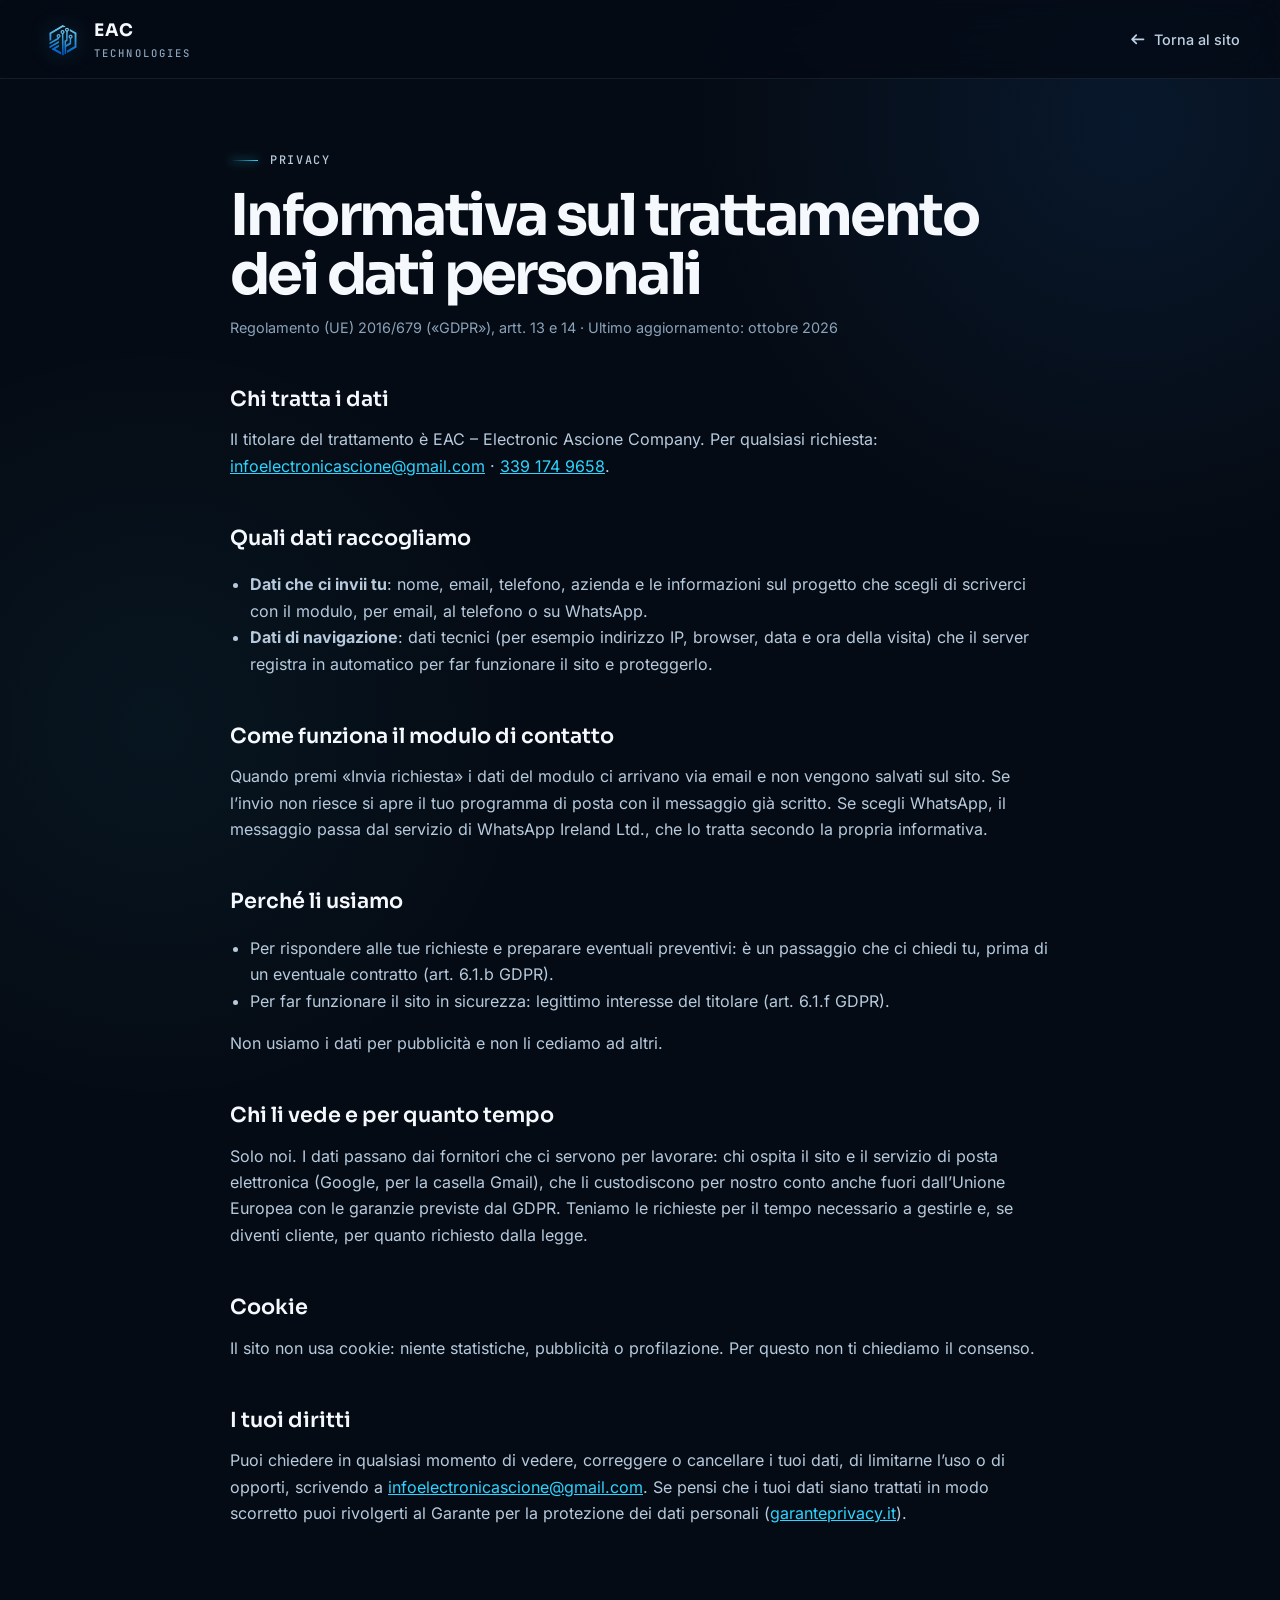
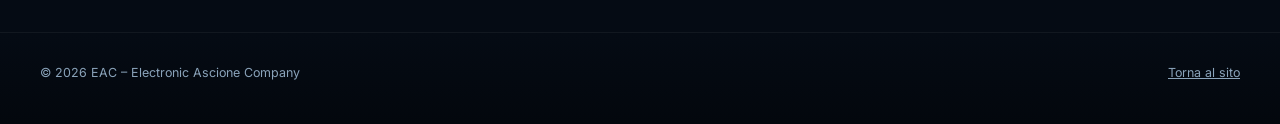
==== privacy.html @ 5bd20214 "Redesign site and fix contact form New design in the EAC house style (Sora, Inter and JetBrains Mono" ====
<!doctype html>
<html lang="it">
<head>
  <meta charset="utf-8">
  <script>document.documentElement.classList.add('js')</script>
  <meta name="viewport" content="width=device-width, initial-scale=1">
  <meta name="theme-color" content="#050b14">
  <title>Informativa privacy | EAC Technologies</title>
  <meta name="description" content="Come EAC Technologies tratta i dati di chi la contatta dal sito.">
  <link rel="canonical" href="https://eacweb.vercel.app/privacy.html">
  <link rel="icon" type="image/png" href="media/favicon.png">
  <link rel="apple-touch-icon" href="media/apple-touch-icon.png">
  <link rel="stylesheet" href="assets/fonts.css?v=1">
  <link rel="stylesheet" href="assets/style.css?v=2">
</head>
<body>
  <svg width="0" height="0" style="position:absolute" aria-hidden="true" focusable="false">
    <symbol id="arrow-left" viewBox="0 0 16 16"><path d="M14 8H3M7 4L3 8l4 4"/></symbol>
  </svg>

  <header class="topbar scrolled solid" id="topbar">
    <div class="shell nav">
      <a class="brand" href="./" aria-label="EAC Technologies, torna al sito">
        <img src="media/eac-mark.png" alt="" width="42" height="39">
        <span class="brand-copy"><strong>EAC</strong><span>Technologies</span></span>
      </a>
      <a class="back-link" href="./"><svg class="ico"><use href="#arrow-left"/></svg>Torna al sito</a>
    </div>
  </header>

  <main class="legal">
    <div class="shell">
      <p class="kicker">Privacy</p>
      <h1>Informativa sul trattamento dei dati personali</h1>
      <p class="updated">Regolamento (UE) 2016/679 («GDPR»), artt. 13 e 14 · Ultimo aggiornamento: ottobre 2026</p>

      <h2>Chi tratta i dati</h2>
      <!-- DA COMPLETARE: nome di chi risponde dei dati (titolare) e indirizzo; P.IVA quando ci sarà -->
      <p>Il titolare del trattamento è EAC – Electronic Ascione Company. Per qualsiasi richiesta: <a href="mailto:infoelectronicascione@gmail.com">infoelectronicascione@gmail.com</a> · <a href="tel:+393391749658">339 174 9658</a>.</p>

      <h2>Quali dati raccogliamo</h2>
      <ul>
        <li><strong>Dati che ci invii tu</strong>: nome, email, telefono, azienda e le informazioni sul progetto che scegli di scriverci con il modulo, per email, al telefono o su WhatsApp.</li>
        <li><strong>Dati di navigazione</strong>: dati tecnici (per esempio indirizzo IP, browser, data e ora della visita) che il server registra in automatico per far funzionare il sito e proteggerlo.</li>
      </ul>

      <h2>Come funziona il modulo di contatto</h2>
      <p>Quando premi «Invia richiesta» i dati del modulo ci arrivano via email e non vengono salvati sul sito. Se l’invio non riesce si apre il tuo programma di posta con il messaggio già scritto. Se scegli WhatsApp, il messaggio passa dal servizio di WhatsApp Ireland Ltd., che lo tratta secondo la propria informativa.</p>

      <h2>Perché li usiamo</h2>
      <ul>
        <li>Per rispondere alle tue richieste e preparare eventuali preventivi: è un passaggio che ci chiedi tu, prima di un eventuale contratto (art. 6.1.b GDPR).</li>
        <li>Per far funzionare il sito in sicurezza: legittimo interesse del titolare (art. 6.1.f GDPR).</li>
      </ul>
      <p>Non usiamo i dati per pubblicità e non li cediamo ad altri.</p>

      <h2>Chi li vede e per quanto tempo</h2>
      <p>Solo noi. I dati passano dai fornitori che ci servono per lavorare: chi ospita il sito e il servizio di posta elettronica (Google, per la casella Gmail), che li custodiscono per nostro conto anche fuori dall’Unione Europea con le garanzie previste dal GDPR. Teniamo le richieste per il tempo necessario a gestirle e, se diventi cliente, per quanto richiesto dalla legge.</p>

      <h2>Cookie</h2>
      <p>Il sito non usa cookie: niente statistiche, pubblicità o profilazione. Per questo non ti chiediamo il consenso.</p>

      <h2>I tuoi diritti</h2>
      <p>Puoi chiedere in qualsiasi momento di vedere, correggere o cancellare i tuoi dati, di limitarne l’uso o di opporti, scrivendo a <a href="mailto:infoelectronicascione@gmail.com">infoelectronicascione@gmail.com</a>. Se pensi che i tuoi dati siano trattati in modo scorretto puoi rivolgerti al Garante per la protezione dei dati personali (<a href="https://www.garanteprivacy.it" target="_blank" rel="noopener">garanteprivacy.it</a>).</p>
    </div>
  </main>

  <footer class="ftr legal-ftr">
    <div class="shell">
      <div class="footer-legal solo">
        <span>© <span id="year">2026</span> EAC – Electronic Ascione Company</span>
        <a href="./">Torna al sito</a>
      </div>
    </div>
  </footer>

  <script src="assets/app.js?v=2"></script>
</body>
</html>
---- assets/fonts.css ----
/* Caratteri ospitati sul sito (SIL Open Font License): Sora, Inter, JetBrains Mono - solo latin e latin-ext */
/* latin-ext */
@font-face {
  font-family: 'Inter';
  font-style: normal;
  font-weight: 100 900;
  font-display: swap;
  src: url(fonts/inter-latin-ext.woff2) format('woff2');
  unicode-range: U+0100-02BA, U+02BD-02C5, U+02C7-02CC, U+02CE-02D7, U+02DD-02FF, U+0304, U+0308, U+0329, U+1D00-1DBF, U+1E00-1E9F, U+1EF2-1EFF, U+2020, U+20A0-20AB, U+20AD-20C0, U+2113, U+2C60-2C7F, U+A720-A7FF;
}
/* latin */
@font-face {
  font-family: 'Inter';
  font-style: normal;
  font-weight: 100 900;
  font-display: swap;
  src: url(fonts/inter-latin.woff2) format('woff2');
  unicode-range: U+0000-00FF, U+0131, U+0152-0153, U+02BB-02BC, U+02C6, U+02DA, U+02DC, U+0304, U+0308, U+0329, U+2000-206F, U+20AC, U+2122, U+2191, U+2193, U+2212, U+2215, U+FEFF, U+FFFD;
}
/* latin-ext */
@font-face {
  font-family: 'Sora';
  font-style: normal;
  font-weight: 100 800;
  font-display: swap;
  src: url(fonts/sora-latin-ext.woff2) format('woff2');
  unicode-range: U+0100-02BA, U+02BD-02C5, U+02C7-02CC, U+02CE-02D7, U+02DD-02FF, U+0304, U+0308, U+0329, U+1D00-1DBF, U+1E00-1E9F, U+1EF2-1EFF, U+2020, U+20A0-20AB, U+20AD-20C0, U+2113, U+2C60-2C7F, U+A720-A7FF;
}
/* latin */
@font-face {
  font-family: 'Sora';
  font-style: normal;
  font-weight: 100 800;
  font-display: swap;
  src: url(fonts/sora-latin.woff2) format('woff2');
  unicode-range: U+0000-00FF, U+0131, U+0152-0153, U+02BB-02BC, U+02C6, U+02DA, U+02DC, U+0304, U+0308, U+0329, U+2000-206F, U+20AC, U+2122, U+2191, U+2193, U+2212, U+2215, U+FEFF, U+FFFD;
}
/* latin-ext */
@font-face {
  font-family: 'JetBrains Mono';
  font-style: normal;
  font-weight: 100 800;
  font-display: swap;
  src: url(fonts/jetbrainsmono-latin-ext.woff2) format('woff2');
  unicode-range: U+0100-02BA, U+02BD-02C5, U+02C7-02CC, U+02CE-02D7, U+02DD-02FF, U+0304, U+0308, U+0329, U+1D00-1DBF, U+1E00-1E9F, U+1EF2-1EFF, U+2020, U+20A0-20AB, U+20AD-20C0, U+2113, U+2C60-2C7F, U+A720-A7FF;
}
/* latin */
@font-face {
  font-family: 'JetBrains Mono';
  font-style: normal;
  font-weight: 100 800;
  font-display: swap;
  src: url(fonts/jetbrainsmono-latin.woff2) format('woff2');
  unicode-range: U+0000-00FF, U+0131, U+0152-0153, U+02BB-02BC, U+02C6, U+02DA, U+02DC, U+0304, U+0308, U+0329, U+2000-206F, U+20AC, U+2122, U+2191, U+2193, U+2212, U+2215, U+FEFF, U+FFFD;
}
---- assets/style.css ----
/* EAC Technologies - grafica del sito (index.html e privacy.html) */
@property --p { syntax: '<number>'; inherits: false; initial-value: 0; }
@property --a { syntax: '<angle>'; inherits: false; initial-value: 0deg; }

:root {
  color-scheme: dark;
  --bg: #050b14;
  --bg2: #07111d;
  --surf: #0b1828;
  --line: #1c3350;
  --line2: #2a4a6a;
  --tx: #f5f9fd;
  --tx2: #b4c7d9;
  --mute: #8aa3ba;
  --acc: #2dd4ff;
  --acc-soft: #8ee9ff;
  --acc2: #248bff;
  --ok: #49e6a1;
  --wa: #25d366;
  --grad: linear-gradient(95deg, #a6f2ff, #2dd4ff 38%, #248bff 95%);
  --btn: linear-gradient(135deg, #6ee6ff, #2dd4ff 45%, #1aa6d7);
  --ff-d: 'Sora', ui-sans-serif, system-ui, -apple-system, "Segoe UI", sans-serif;
  --ff-b: 'Inter', ui-sans-serif, system-ui, -apple-system, "Segoe UI", sans-serif;
  --ff-m: 'JetBrains Mono', ui-monospace, SFMono-Regular, Consolas, monospace;
  --ez: cubic-bezier(.16, 1, .3, 1);
  --ez2: cubic-bezier(.76, 0, .24, 1);
  --max: 1200px;
  --radius: 22px;
  --hh: 78px;
}

* { box-sizing: border-box; }
html { scroll-behavior: smooth; }
body {
  margin: 0;
  min-width: 320px;
  background:
    radial-gradient(circle at 88% 7%, rgba(36, 139, 255, .10), transparent 27rem),
    radial-gradient(circle at 12% 42%, rgba(45, 212, 255, .05), transparent 24rem),
    var(--bg);
  color: var(--tx);
  font: 400 1rem/1.65 var(--ff-b);
  -webkit-font-smoothing: antialiased;
  overflow-x: hidden;
}
a { color: inherit; }
img { max-width: 100%; }
button, a { -webkit-tap-highlight-color: transparent; }
:focus-visible { outline: 3px solid var(--acc); outline-offset: 4px; }
h1, h2, h3, p { margin-top: 0; }
h1, h2, h3 { font-family: var(--ff-d); }
h1 em, h2 em { font-style: normal; background: var(--grad); -webkit-background-clip: text; background-clip: text; color: transparent; }
::selection { background: rgba(45, 212, 255, .3); }

.ico { width: 1.15em; height: 1.15em; flex: 0 0 auto; fill: none; stroke: currentColor; stroke-width: 1.7; stroke-linecap: round; stroke-linejoin: round; vertical-align: middle; }
.ico.fill { fill: currentColor; stroke: none; }

.skip-link { position: absolute; left: 16px; top: -64px; z-index: 300; padding: 10px 16px; border-radius: 10px; background: var(--acc); color: #021019; font-weight: 700; text-decoration: none; transition: top .2s ease; }
.skip-link:focus { top: 12px; }

.shell { width: min(calc(100% - 48px), var(--max)); margin-inline: auto; }

.kicker { display: inline-flex; align-items: center; gap: 12px; margin: 0; color: var(--acc); font: 500 .74rem/1.4 var(--ff-m); letter-spacing: .14em; text-transform: uppercase; }
.kicker::before { content: ""; width: 28px; height: 1px; background: linear-gradient(90deg, transparent, var(--acc)); box-shadow: 0 0 10px var(--acc); }

/* pulsanti */
.button {
  position: relative;
  display: inline-flex;
  align-items: center;
  justify-content: center;
  gap: .6em;
  min-height: 48px;
  padding: 0 1.4em;
  border: 1px solid transparent;
  border-radius: 999px;
  background: var(--btn);
  color: #021019;
  font: 600 .95rem/1 var(--ff-d);
  letter-spacing: -.005em;
  text-decoration: none;
  white-space: nowrap;
  overflow: hidden;
  box-shadow: 0 14px 34px -14px rgba(45, 212, 255, .8);
  transform: translate3d(var(--magx, 0px), var(--magy, 0px), 0);
  transition: transform .35s var(--ez), box-shadow .3s, background .3s, border-color .3s, color .3s;
}
.button::after { content: ""; position: absolute; inset: 0; background: linear-gradient(110deg, transparent 30%, rgba(255, 255, 255, .5) 50%, transparent 70%); transform: translateX(-120%); transition: transform .8s var(--ez); pointer-events: none; }
.button:hover::after { transform: translateX(120%); }
.button:hover { box-shadow: 0 18px 44px -12px rgba(45, 212, 255, .95); }
.button .ico { width: 1em; height: 1em; transition: transform .35s var(--ez); }
.button:hover .ico { transform: translateX(4px); }
.button.ghost { background: rgba(255, 255, 255, .03); border-color: var(--line2); color: var(--tx); box-shadow: none; backdrop-filter: blur(8px); }
.button.ghost::after { display: none; }
.button.ghost:hover { border-color: var(--acc); background: rgba(45, 212, 255, .07); }
.button.sm { min-height: 42px; padding: 0 1.15em; font-size: .86rem; }
.button.lg { min-height: 54px; padding: 0 1.7em; font-size: 1rem; }

/* comparsa allo scorrimento */
html.js [data-reveal] { opacity: 0; transform: translateY(32px); transition: opacity .9s var(--ez) var(--rd, 0s), transform 1.1s var(--ez) var(--rd, 0s); }
html.js [data-reveal].in { opacity: 1; transform: none; }

/* introduzione (solo alla prima visita) */
.loader { display: none; }
html.intro .loader { position: fixed; inset: 0; z-index: 200; display: grid; place-items: center; background: var(--bg); transition: transform 1s var(--ez2); animation: loaderSafety .01s 4s forwards; }
html.intro .loader.out { transform: translateY(-100%); }
@keyframes loaderSafety { to { visibility: hidden; } }
.loader-in { width: min(260px, 70vw); text-align: center; }
.loader-in img { display: block; width: 74px; height: auto; margin: 0 auto 28px; filter: drop-shadow(0 0 22px rgba(45, 212, 255, .45)); animation: breathe 1.6s ease-in-out infinite; }
.loader-bar { height: 2px; overflow: hidden; border-radius: 2px; background: var(--line); }
.loader-bar i { display: block; height: 100%; background: var(--grad); transform: scaleX(0); transform-origin: left; box-shadow: 0 0 12px var(--acc); }
.loader-txt { display: flex; justify-content: space-between; margin-top: 12px; color: var(--mute); font: 500 .72rem var(--ff-m); letter-spacing: .14em; text-transform: uppercase; }
.loader-txt b { color: var(--acc); font-weight: 500; }
@keyframes breathe { 50% { transform: scale(1.06); filter: drop-shadow(0 0 34px rgba(45, 212, 255, .7)); } }

.progress { position: fixed; top: 0; left: 0; right: 0; z-index: 60; height: 2px; pointer-events: none; }
.progress i { display: block; height: 100%; background: var(--grad); transform: scaleX(0); transform-origin: left; box-shadow: 0 0 10px rgba(45, 212, 255, .6); }

/* barra in alto */
.topbar { position: fixed; top: 0; left: 0; right: 0; z-index: 50; border-bottom: 1px solid transparent; transition: background .4s, border-color .4s, backdrop-filter .4s; }
.topbar.scrolled { background: rgba(5, 11, 20, .8); border-color: rgba(147, 171, 195, .12); backdrop-filter: blur(18px) saturate(140%); }
.nav { min-height: var(--hh); display: flex; align-items: center; gap: 28px; }
.brand { display: inline-flex; align-items: center; gap: 12px; margin-right: auto; text-decoration: none; }
.brand img { width: 42px; height: 42px; object-fit: contain; filter: drop-shadow(0 0 10px rgba(45, 212, 255, .25)); transition: transform .6s var(--ez); }
.brand:hover img { transform: rotate(-8deg) scale(1.05); }
.brand-copy { display: grid; line-height: 1.05; }
.brand-copy strong { font: 700 1.08rem var(--ff-d); letter-spacing: .06em; }
.brand-copy span { margin-top: 5px; color: var(--mute); font: 500 .66rem var(--ff-m); letter-spacing: .2em; text-transform: uppercase; }
.nav-links { position: relative; display: flex; align-items: center; gap: 26px; }
.nav-links a { position: relative; padding: 10px 0; color: #bed0e1; font: 500 .9rem/1 var(--ff-b); text-decoration: none; transition: color .25s; }
.nav-links a:hover, .nav-links a.active { color: var(--tx); }
.nav-ind { position: absolute; left: 0; bottom: 0; width: 0; height: 2px; border-radius: 2px; background: var(--grad); box-shadow: 0 0 10px var(--acc); opacity: 0; transition: transform .5s var(--ez), width .5s var(--ez), opacity .3s; pointer-events: none; }
.burger { position: relative; display: none; width: 46px; height: 46px; flex: 0 0 auto; border: 1px solid var(--line2); border-radius: 50%; background: rgba(255, 255, 255, .03); cursor: pointer; }
.burger i { position: absolute; left: 14px; right: 14px; height: 2px; border-radius: 2px; background: var(--tx); transition: transform .4s var(--ez), top .4s var(--ez); }
.burger i:first-child { top: 18px; }
.burger i:last-child { top: 26px; }
.burger[aria-expanded="true"] i:first-child { top: 22px; transform: rotate(45deg); }
.burger[aria-expanded="true"] i:last-child { top: 22px; transform: rotate(-45deg); }

.mnav { position: fixed; inset: 0; z-index: 45; display: flex; flex-direction: column; justify-content: space-between; gap: 28px; padding: calc(var(--hh) + 20px) 24px 28px; overflow-y: auto; background: rgba(5, 11, 20, .97); backdrop-filter: blur(20px); opacity: 0; visibility: hidden; transition: opacity .35s var(--ez), visibility 0s .35s; }
.mnav.open { opacity: 1; visibility: visible; transition: opacity .35s var(--ez); }
.mnav-links { display: grid; }
.mnav-links a { display: flex; align-items: baseline; gap: 14px; padding: 12px 0; border-bottom: 1px solid rgba(147, 171, 195, .1); color: var(--tx); font: 600 clamp(1.5rem, 7vw, 2.2rem)/1.1 var(--ff-d); letter-spacing: -.02em; text-decoration: none; opacity: 0; transform: translateY(14px); transition: opacity .5s var(--ez), transform .6s var(--ez), color .2s; }
.mnav-links a:hover { color: var(--acc); }
.mnav-links span { color: var(--acc); font: 500 .72rem var(--ff-m); letter-spacing: .1em; }
.mnav.open .mnav-links a { opacity: 1; transform: none; }
.mnav.open .mnav-links a:nth-child(2) { transition-delay: .04s; }
.mnav.open .mnav-links a:nth-child(3) { transition-delay: .08s; }
.mnav.open .mnav-links a:nth-child(4) { transition-delay: .12s; }
.mnav.open .mnav-links a:nth-child(5) { transition-delay: .16s; }
.mnav.open .mnav-links a:nth-child(6) { transition-delay: .2s; }
.mnav.open .mnav-links a:nth-child(7) { transition-delay: .24s; }
.mnav-foot { display: grid; gap: 12px; }
.mnav-foot a { display: inline-flex; align-items: center; gap: 10px; color: var(--tx2); font-size: .95rem; text-decoration: none; overflow-wrap: anywhere; }
.mnav-foot .ico { color: var(--acc); }

/* apertura */
.hero { position: relative; min-height: 100vh; min-height: 100svh; display: flex; align-items: center; padding: calc(var(--hh) + 48px) 0 120px; overflow: hidden; isolation: isolate; }
.hero-net { position: absolute; inset: 0; z-index: -1; width: 100%; height: 100%; -webkit-mask-image: radial-gradient(ellipse 85% 75% at 68% 45%, #000 35%, transparent 100%); mask-image: radial-gradient(ellipse 85% 75% at 68% 45%, #000 35%, transparent 100%); }
.hero-glow { position: absolute; inset: 0; z-index: -2; background: radial-gradient(900px 620px at 76% 40%, rgba(36, 139, 255, .22), transparent 62%), radial-gradient(700px 500px at 6% 96%, rgba(45, 212, 255, .10), transparent 60%); }
.hero::after { content: ""; position: absolute; left: 0; right: 0; bottom: 0; z-index: -1; height: 180px; background: linear-gradient(transparent, var(--bg)); pointer-events: none; }
.hero-grid { display: grid; grid-template-columns: 1.08fr .92fr; align-items: center; gap: clamp(40px, 6vw, 88px); }
.hero-t { margin: 24px 0 26px; font: 700 clamp(2.6rem, calc(6.4vw - 6px), 4.85rem)/.98 var(--ff-d); letter-spacing: -.045em; }
.hero-t .ln { display: block; overflow: hidden; padding-bottom: .1em; margin-bottom: -.06em; }
.hero-t .ln > span { display: inline-block; }
.hero-t .ln:last-child > span { padding-right: .05em; background: var(--grad); -webkit-background-clip: text; background-clip: text; color: transparent; filter: drop-shadow(0 0 30px rgba(45, 212, 255, .18)); }
.hero-lead { max-width: 34em; color: var(--tx2); font-size: clamp(1.06rem, 1.4vw, 1.22rem); }
.hero-actions { display: flex; flex-wrap: wrap; gap: 12px; margin-top: 34px; }
.hero-notes { display: flex; flex-wrap: wrap; gap: 10px; margin: 30px 0 0; padding: 0; list-style: none; }
.hero-notes li { display: inline-flex; align-items: center; gap: 8px; padding: 7px 13px; border: 1px solid rgba(147, 171, 195, .16); border-radius: 999px; background: rgba(255, 255, 255, .025); color: var(--tx2); font-size: .82rem; }
.hero-notes li::before { content: ""; width: 6px; height: 6px; border-radius: 50%; background: var(--ok); box-shadow: 0 0 10px var(--ok); }
html.js .hero-t .ln > span { transform: translateY(110%); animation: up 1.15s var(--ez) forwards; animation-delay: calc(var(--d) + .15s); }
html.js .hero-k, html.js .hero-lead, html.js .hero-actions, html.js .hero-notes, html.js .hero-visual, html.js .scroll-cue { opacity: 0; animation: fadeUp 1s var(--ez) forwards; }
html.js .hero-k { animation-delay: .05s; }
html.js .hero-lead { animation-delay: .45s; }
html.js .hero-actions { animation-delay: .6s; }
html.js .hero-notes { animation-delay: .75s; }
html.js .hero-visual { animation-delay: .35s; animation-duration: 1.4s; }
html.js .scroll-cue { animation-delay: 1.2s; }
html.intro .hero-t .ln > span { animation-delay: calc(var(--d) + 1.25s); }
html.intro .hero-k { animation-delay: 1.15s; }
html.intro .hero-lead { animation-delay: 1.55s; }
html.intro .hero-actions { animation-delay: 1.7s; }
html.intro .hero-notes { animation-delay: 1.85s; }
html.intro .hero-visual { animation-delay: 1.45s; }
html.intro .scroll-cue { animation-delay: 2.3s; }
@keyframes up { to { transform: none; } }
@keyframes fadeUp { from { opacity: 0; transform: translateY(20px); } to { opacity: 1; transform: none; } }

.system-card {
  position: relative;
  min-height: 520px;
  border: 1px solid var(--line2);
  border-radius: 28px;
  overflow: hidden;
  background:
    linear-gradient(rgba(45, 212, 255, .04) 1px, transparent 1px),
    linear-gradient(90deg, rgba(45, 212, 255, .04) 1px, transparent 1px),
    radial-gradient(circle at 50% 55%, rgba(45, 212, 255, .10), transparent 55%),
    linear-gradient(145deg, rgba(16, 41, 66, .95), rgba(7, 17, 30, .98));
  background-size: 32px 32px, 32px 32px, auto, auto;
  box-shadow: 0 40px 100px -24px rgba(0, 0, 0, .65), 0 0 0 1px rgba(45, 212, 255, .05), inset 0 1px 0 rgba(255, 255, 255, .04);
  transform: perspective(1100px) rotateX(var(--rx, 0deg)) rotateY(var(--ry, 0deg));
  transition: transform .7s var(--ez);
}
.card-top { position: absolute; inset: 0 0 auto; z-index: 2; height: 50px; display: flex; align-items: center; gap: 7px; padding: 0 20px; border-bottom: 1px solid rgba(147, 171, 195, .12); background: rgba(5, 11, 20, .5); }
.card-top i { width: 7px; height: 7px; border-radius: 50%; background: #35526d; }
.card-top i:first-child { background: var(--acc); box-shadow: 0 0 11px rgba(45, 212, 255, .8); }
.card-top b { margin-left: 10px; color: var(--mute); font: 500 .68rem var(--ff-m); letter-spacing: .12em; }
.card-top span { display: inline-flex; align-items: center; gap: 8px; margin-left: auto; color: var(--ok); font: 600 .68rem var(--ff-m); letter-spacing: .12em; }
.card-top span::before { content: ""; width: 7px; height: 7px; border-radius: 50%; background: var(--ok); box-shadow: 0 0 10px var(--ok); animation: blink 2s ease-in-out infinite; }
.diagram { position: absolute; inset: 50px 0 0; }
.diagram::before, .diagram::after { content: ""; position: absolute; left: 50%; top: 50%; border: 1px solid rgba(45, 212, 255, .16); border-radius: 50%; transform: translate(-50%, -50%); }
.diagram::before { width: 300px; height: 300px; }
.diagram::after { width: 410px; height: 410px; border-style: dashed; animation: spin 35s linear infinite; }
.links { position: absolute; inset: 0; width: 100%; height: 100%; overflow: visible; }
.links path { fill: none; stroke: rgba(45, 212, 255, .3); stroke-width: .3; }
.links .pulse { stroke: var(--acc); stroke-width: .9; stroke-linecap: round; stroke-dasharray: 4 96; stroke-dashoffset: 100; animation: travel 2.6s linear infinite; }
.links .pulse:nth-of-type(6) { animation-delay: .65s; }
.links .pulse:nth-of-type(7) { animation-delay: 1.3s; }
.links .pulse:nth-of-type(8) { animation-delay: 1.95s; }
@keyframes travel { to { stroke-dashoffset: 0; } }
.core {
  position: absolute;
  left: 50%;
  top: 50%;
  z-index: 1;
  width: 148px;
  height: 148px;
  display: grid;
  place-items: center;
  border: 1px solid var(--line-bright, rgba(45, 212, 255, .46));
  border-radius: 34px;
  transform: translate(-50%, -50%) rotate(45deg);
  background: linear-gradient(145deg, #123454, #081523);
  box-shadow: 0 0 0 13px rgba(45, 212, 255, .035), 0 0 60px rgba(45, 212, 255, .18);
}
.core::before { content: ""; position: absolute; inset: -9px; border: 2px solid transparent; border-radius: 40px; background: conic-gradient(from var(--a), transparent 0 62%, var(--acc) 82%, transparent 100%) border-box; -webkit-mask: linear-gradient(#000 0 0) padding-box, linear-gradient(#000 0 0); -webkit-mask-composite: xor; mask-composite: exclude; animation: rotA 3.6s linear infinite; }
.core img { width: 82px; height: auto; transform: rotate(-45deg); filter: drop-shadow(0 0 16px rgba(45, 212, 255, .35)); }
.node { position: absolute; z-index: 1; min-width: 132px; padding: 13px 15px; border: 1px solid #274560; border-radius: 14px; background: rgba(9, 25, 42, .94); box-shadow: 0 14px 30px rgba(0, 0, 0, .3); }
.node b { display: block; font: 600 .84rem var(--ff-d); letter-spacing: .01em; }
.node small { color: var(--mute); font-size: .68rem; }
.node::before { content: ""; display: inline-block; width: 7px; height: 7px; margin-right: 7px; border-radius: 2px; background: var(--acc); box-shadow: 0 0 10px rgba(45, 212, 255, .55); animation: nodePulse 3.2s ease-in-out infinite; }
.n1 { left: 6%; top: 15%; }
.n2 { right: 5%; top: 17%; }
.n3 { left: 5%; bottom: 15%; }
.n4 { right: 6%; bottom: 12%; }
.n2::before { animation-delay: .8s; }
.n3::before { animation-delay: 1.6s; }
.n4::before { animation-delay: 2.4s; }
@keyframes nodePulse { 0%, 60%, 100% { transform: none; box-shadow: 0 0 10px rgba(45, 212, 255, .55); } 75% { transform: scale(1.5); box-shadow: 0 0 18px var(--acc); } }
@keyframes spin { to { transform: translate(-50%, -50%) rotate(360deg); } }
@keyframes rotA { to { --a: 360deg; } }
@keyframes blink { 50% { opacity: .35; } }

.scroll-cue { position: absolute; left: 50%; bottom: 26px; display: grid; justify-items: center; gap: 10px; color: var(--mute); font: 500 .64rem var(--ff-m); letter-spacing: .24em; text-transform: uppercase; text-decoration: none; translate: -50% 0; }
.scroll-cue i { position: relative; width: 1px; height: 46px; overflow: hidden; background: rgba(147, 171, 195, .2); }
.scroll-cue i::after { content: ""; position: absolute; left: 0; top: -40%; width: 1px; height: 40%; background: var(--acc); box-shadow: 0 0 8px var(--acc); animation: drip 1.9s var(--ez2) infinite; }
@keyframes drip { to { top: 100%; } }

/* striscia scorrevole */
.marquee { overflow: hidden; padding: 24px 0; border-block: 1px solid rgba(147, 171, 195, .1); background: var(--bg2); -webkit-mask-image: linear-gradient(90deg, transparent, #000 7%, #000 93%, transparent); mask-image: linear-gradient(90deg, transparent, #000 7%, #000 93%, transparent); }
.mq-track { display: flex; align-items: center; width: max-content; animation: mq 42s linear infinite; }
.mq-track > * { margin-right: 34px; }
.mq-track span { color: var(--tx); font: 600 clamp(1.25rem, 2.5vw, 2rem)/1.1 var(--ff-d); letter-spacing: -.02em; white-space: nowrap; }
.mq-track span:nth-of-type(even) { color: transparent; -webkit-text-stroke: 1px rgba(180, 199, 217, .5); }
.mq-track .ico { width: 20px; height: 20px; color: var(--acc); filter: drop-shadow(0 0 8px var(--acc)); }
.marquee:hover .mq-track { animation-play-state: paused; }
@keyframes mq { to { transform: translateX(-50%); } }

/* sezioni */
section { position: relative; padding: 120px 0; }
section[id] { scroll-margin-top: 64px; }
.section-head { display: grid; grid-template-columns: .9fr 1.1fr; gap: 64px; align-items: end; margin-bottom: 52px; }
.section-head h2 { margin: 16px 0 0; font: 700 clamp(2.3rem, 4.2vw, 4.2rem)/1.02 var(--ff-d); letter-spacing: -.045em; }
.section-head > p { max-width: 600px; margin: 0; color: var(--mute); font-size: 1.06rem; }

.spot { isolation: isolate; }
.spot::before { content: ""; position: absolute; inset: 0; z-index: -1; background: radial-gradient(420px circle at var(--mx, 50%) var(--my, -30%), rgba(45, 212, 255, .14), transparent 45%); opacity: 0; transition: opacity .4s; pointer-events: none; }
.spot:hover::before { opacity: 1; }

.services-grid { display: grid; grid-template-columns: repeat(3, 1fr); gap: 16px; }
.service-card { position: relative; display: flex; flex-direction: column; min-height: 330px; padding: 28px; overflow: hidden; border: 1px solid var(--line); border-radius: var(--radius); background: linear-gradient(160deg, rgba(15, 36, 59, .88), rgba(7, 17, 29, .94)); color: inherit; text-decoration: none; transition: translate .45s var(--ez), border-color .3s, box-shadow .45s; }
.service-card:hover { translate: 0 -6px; border-color: rgba(45, 212, 255, .45); box-shadow: 0 30px 60px -30px rgba(45, 212, 255, .4); }
.service-card:focus-visible { outline: 2px solid var(--acc); outline-offset: 4px; }
.service-card::after { content: attr(data-code); position: absolute; right: 24px; top: 24px; color: rgba(142, 233, 255, .5); font: 500 .68rem/1 var(--ff-m); letter-spacing: .12em; }
.service-icon { width: 54px; height: 54px; display: grid; place-items: center; border: 1px solid rgba(45, 212, 255, .35); border-radius: 15px; color: var(--acc); background: radial-gradient(circle at 30% 20%, rgba(45, 212, 255, .2), rgba(45, 212, 255, .04)); box-shadow: inset 0 0 18px rgba(45, 212, 255, .08); transition: transform .5s var(--ez), box-shadow .4s; }
.service-icon .ico { width: 26px; height: 26px; stroke-width: 1.6; }
.service-card:hover .service-icon { transform: rotate(-6deg) scale(1.07); box-shadow: inset 0 0 18px rgba(45, 212, 255, .15), 0 0 26px rgba(45, 212, 255, .3); }
.service-card h3 { margin: 38px 0 10px; font-size: 1.3rem; font-weight: 600; line-height: 1.2; letter-spacing: -.02em; }
.service-card p { margin: 0; color: var(--mute); font-size: .95rem; }
.service-card ul { display: flex; flex-wrap: wrap; gap: 7px; margin: 20px 0 0; padding: 0; list-style: none; }
.service-card li { padding: 6px 10px; border: 1px solid rgba(147, 171, 195, .16); border-radius: 999px; color: #abc3d8; font-size: .72rem; }
.service-card .more { display: inline-flex; align-items: center; gap: 6px; margin-top: auto; padding-top: 22px; color: var(--tx2); font: 600 .85rem var(--ff-d); transition: color .3s; }
.service-card .more .ico { width: 14px; height: 14px; transition: transform .35s var(--ez); }
.service-card:hover .more { color: var(--acc); }
.service-card:hover .more .ico { transform: translateX(4px); }

/* sezioni con pannello */
.focus-section { padding: 130px 0; }
.focus-section.alt { background: linear-gradient(180deg, rgba(7, 17, 29, .1), rgba(12, 31, 50, .55) 50%, rgba(7, 17, 29, .1)); border-block: 1px solid rgba(147, 171, 195, .08); }
.focus-grid { display: grid; grid-template-columns: 1fr 1fr; gap: clamp(44px, 7vw, 90px); align-items: center; }
.focus-grid.reverse .focus-copy { order: 2; }
.focus-grid.reverse .focus-visual { order: 1; }
.focus-copy h2 { margin: 18px 0 22px; font: 700 clamp(2.4rem, 4.4vw, 4.3rem)/1 var(--ff-d); letter-spacing: -.045em; }
.focus-copy > p { color: var(--tx2); font-size: 1.05rem; }
.focus-list { display: grid; gap: 16px; margin-top: 32px; }
.focus-item { display: grid; grid-template-columns: 36px 1fr; gap: 14px; align-items: start; }
.focus-item[id] { scroll-margin-top: 110px; }
.focus-item > span { width: 36px; height: 36px; display: grid; place-items: center; border: 1px solid rgba(45, 212, 255, .4); border-radius: 10px; background: rgba(45, 212, 255, .06); color: var(--acc); font: 600 .72rem/1 var(--ff-m); }
.focus-item h3 { margin: 2px 0 4px; font-size: 1.02rem; font-weight: 600; }
.focus-item p { margin: 0; color: var(--mute); font-size: .92rem; }
.focus-visual { position: relative; min-height: 510px; overflow: hidden; border: 1px solid var(--line2); border-radius: 26px; background: radial-gradient(600px 320px at 100% 0%, rgba(45, 212, 255, .09), transparent 60%), linear-gradient(150deg, #0f2942, #07131f); box-shadow: 0 40px 90px -30px rgba(0, 0, 0, .7), inset 0 1px 0 rgba(255, 255, 255, .04); }
.panel-bar { height: 56px; display: flex; align-items: center; justify-content: space-between; padding: 0 20px; border-bottom: 1px solid rgba(147, 171, 195, .14); background: rgba(4, 13, 23, .45); }
.panel-bar b { color: var(--acc); font: 600 .72rem/1 var(--ff-m); letter-spacing: .12em; }
.panel-state { display: inline-flex; align-items: center; gap: 8px; color: var(--ok); font: 600 .68rem var(--ff-m); letter-spacing: .08em; }
.panel-state::before { content: ""; width: 7px; height: 7px; border-radius: 50%; background: var(--ok); box-shadow: 0 0 10px var(--ok); animation: blink 2s ease-in-out infinite; }
.workflow { padding: 28px; }
.workflow-step { position: relative; display: grid; grid-template-columns: 42px 1fr auto; gap: 14px; align-items: center; min-height: 78px; padding: 15px; border: 1px solid #24435f; border-radius: 14px; background: rgba(7, 20, 34, .74); }
.workflow-step + .workflow-step { margin-top: 22px; }
.workflow-step + .workflow-step::before { content: ""; position: absolute; left: 35px; bottom: 100%; width: 1px; height: 23px; background: var(--acc); opacity: .4; }
.workflow-icon { width: 42px; height: 42px; display: grid; place-items: center; border-radius: 10px; background: rgba(45, 212, 255, .1); color: var(--acc); font: 700 .78rem var(--ff-m); }
.workflow-step b { display: block; font: 600 .9rem var(--ff-d); }
.workflow-step small { color: var(--mute); }
.workflow-step em { color: var(--ok); font: 600 .66rem/1 var(--ff-m); font-style: normal; letter-spacing: .06em; }
.panel.live .workflow-step { animation: stepOn 5.6s var(--ez) infinite; }
.panel.live .workflow-step:nth-child(2) { animation-delay: 1.4s; }
.panel.live .workflow-step:nth-child(3) { animation-delay: 2.8s; }
.panel.live .workflow-step:nth-child(4) { animation-delay: 4.2s; }
.panel.live .workflow-step + .workflow-step::after { content: ""; position: absolute; left: 33px; top: -23px; width: 5px; height: 5px; border-radius: 50%; background: var(--acc); box-shadow: 0 0 8px var(--acc); opacity: 0; animation: hop 5.6s linear infinite; }
.panel.live .workflow-step:nth-child(2)::after { animation-delay: 1.15s; }
.panel.live .workflow-step:nth-child(3)::after { animation-delay: 2.55s; }
.panel.live .workflow-step:nth-child(4)::after { animation-delay: 3.95s; }
@keyframes stepOn {
  0% { border-color: #24435f; box-shadow: none; background: rgba(7, 20, 34, .74); }
  6%, 22% { border-color: rgba(45, 212, 255, .65); box-shadow: 0 0 0 1px rgba(45, 212, 255, .18), 0 12px 32px -12px rgba(45, 212, 255, .45); background: rgba(13, 40, 64, .9); }
  34%, 100% { border-color: #24435f; box-shadow: none; background: rgba(7, 20, 34, .74); }
}
@keyframes hop { 0% { opacity: 0; transform: translateY(0); } 1% { opacity: 1; } 6% { opacity: 1; transform: translateY(20px); } 7%, 100% { opacity: 0; transform: translateY(20px); } }
.panel-foot { display: flex; gap: 8px; padding: 0 28px 28px; }
.panel-foot span { flex: 1; padding: 10px; border: 1px solid rgba(147, 171, 195, .15); border-radius: 10px; color: #9fb7cc; font: 500 .68rem var(--ff-m); letter-spacing: .04em; text-align: center; }

.home-panel { padding: 20px; }
.home-status { display: grid; grid-template-columns: 1fr auto; align-items: center; gap: 18px; padding: 20px; border: 1px solid rgba(45, 212, 255, .24); border-radius: 16px; background: linear-gradient(135deg, rgba(45, 212, 255, .1), rgba(36, 139, 255, .04)); }
.home-status small { color: var(--mute); }
.home-status strong { display: block; margin-top: 3px; font: 600 1.12rem var(--ff-d); }
.home-score { position: relative; width: 64px; height: 64px; display: grid; place-items: center; border-radius: 50%; color: var(--acc); font: 700 1.02rem var(--ff-d); }
.home-score::before { --p: 0; content: ""; position: absolute; inset: 0; border-radius: 50%; background: conic-gradient(var(--acc) calc(var(--p) * 1%), rgba(45, 212, 255, .15) 0); -webkit-mask: radial-gradient(farthest-side, transparent calc(100% - 6px), #000 calc(100% - 5px)); mask: radial-gradient(farthest-side, transparent calc(100% - 6px), #000 calc(100% - 5px)); filter: drop-shadow(0 0 6px rgba(45, 212, 255, .45)); transition: --p 1.8s var(--ez) .2s; }
html:not(.js) .home-score::before, .panel.live .home-score::before { --p: var(--to); }
.room-grid { display: grid; grid-template-columns: repeat(2, 1fr); gap: 12px; margin-top: 14px; }
.room { min-height: 118px; padding: 16px; border: 1px solid #24435f; border-radius: 14px; background: rgba(7, 20, 34, .72); transition: border-color .3s; }
.room:hover { border-color: rgba(45, 212, 255, .4); }
.room-top { display: flex; align-items: center; justify-content: space-between; gap: 10px; }
.room-top b { font: 600 .86rem var(--ff-d); }
.toggle { width: 33px; height: 18px; padding: 3px; border-radius: 999px; background: #1c4058; }
.toggle::after { content: ""; display: block; width: 12px; height: 12px; margin-left: 15px; border-radius: 50%; background: var(--acc); box-shadow: 0 0 9px rgba(45, 212, 255, .7); }
.panel.live .toggle::after { animation: toggleOn .7s var(--ez) both; }
.panel.live .room:nth-child(2) .toggle::after { animation-delay: .15s; }
.panel.live .room:nth-child(3) .toggle::after { animation-delay: .3s; }
.panel.live .room:nth-child(4) .toggle::after { animation-delay: .45s; }
@keyframes toggleOn { from { margin-left: 0; background: #5a7a93; box-shadow: none; } }
.room-value { display: block; margin-top: 24px; font: 700 1.4rem var(--ff-d); letter-spacing: -.02em; }
.room small { color: var(--mute); }
.scene-row { display: flex; gap: 8px; margin-top: 14px; }
.scene-row span { flex: 1; padding: 11px 8px; border: 1px solid rgba(147, 171, 195, .16); border-radius: 10px; color: #a9bfd3; font: 500 .7rem var(--ff-m); text-align: center; }
.scene-row span.on { border-color: rgba(45, 212, 255, .5); background: rgba(45, 212, 255, .08); color: var(--tx); }
.live-dot::before { content: ""; display: inline-block; width: 6px; height: 6px; margin-right: 6px; border-radius: 50%; background: #ff4d6d; box-shadow: 0 0 8px #ff4d6d; vertical-align: 1px; animation: blink 1.4s ease-in-out infinite; }

.web-canvas { position: relative; min-height: 454px; padding: 24px; }
.browser-frame { position: absolute; inset: 24px 76px 70px 24px; overflow: hidden; border: 1px solid #2a4a66; border-radius: 16px; background: #07131f; box-shadow: 0 24px 55px rgba(0, 0, 0, .35); }
.browser-head { height: 38px; display: flex; align-items: center; gap: 6px; padding: 0 13px; border-bottom: 1px solid rgba(147, 171, 195, .14); background: #0e2438; }
.browser-head i { width: 7px; height: 7px; border-radius: 50%; background: #34516b; }
.browser-head i:first-child { background: var(--acc); }
.address { position: relative; width: 46%; height: 12px; margin-left: 8px; border-radius: 999px; background: rgba(147, 171, 195, .12); }
.address::after { content: ""; position: absolute; left: 10px; top: 3px; width: 1px; height: 6px; background: var(--acc); animation: blink 1s steps(1) infinite; }
.web-preview { padding: 20px; }
.web-preview-nav { display: flex; align-items: center; justify-content: space-between; }
.web-preview-logo { width: 52px; height: 9px; border-radius: 2px; background: var(--acc); }
.web-preview-menu { display: flex; gap: 6px; }
.web-preview-menu i { width: 24px; height: 5px; border-radius: 999px; background: #29455e; }
.web-preview-hero { display: grid; grid-template-columns: 1.05fr .95fr; gap: 17px; margin-top: 27px; }
.preview-copy strong { display: block; width: 90%; height: 15px; border-radius: 3px; background: #e8f6ff; box-shadow: 0 24px 0 #e8f6ff; }
.preview-copy p { width: 76%; height: 6px; margin-top: 45px; border-radius: 999px; background: #46627a; box-shadow: 0 12px 0 #334e65; }
.preview-btn { display: block; width: 72px; height: 24px; margin-top: 22px; border-radius: 999px; background: var(--btn); box-shadow: 0 0 16px rgba(45, 212, 255, .4); }
.preview-visual { min-height: 135px; border: 1px solid rgba(45, 212, 255, .25); border-radius: 12px; background: radial-gradient(circle at 65% 35%, rgba(45, 212, 255, .26), transparent 36%), linear-gradient(145deg, #123a58, #0b2034); }
.panel.live .preview-visual { animation: glowShift 4s ease-in-out infinite; }
.preview-cards { display: grid; grid-template-columns: repeat(3, 1fr); gap: 8px; margin-top: 24px; }
.preview-cards i { height: 58px; border: 1px solid rgba(147, 171, 195, .14); border-radius: 8px; background: #0c2033; }
.panel.live .preview-cards i { animation: shimmer 2.4s ease-in-out infinite; }
.panel.live .preview-cards i:nth-child(2) { animation-delay: .3s; }
.panel.live .preview-cards i:nth-child(3) { animation-delay: .6s; }
.phone-frame { position: absolute; right: 24px; bottom: 26px; width: 142px; height: 258px; padding: 8px; border: 1px solid #355773; border-radius: 24px; background: #040b12; box-shadow: 0 22px 50px rgba(0, 0, 0, .5); }
.panel.live .phone-frame { animation: float 6s ease-in-out infinite; }
.phone-screen { position: relative; height: 100%; padding: 22px 11px 11px; border-radius: 17px; background: linear-gradient(160deg, #123652, #071522); }
.phone-screen::before { content: ""; position: absolute; top: 9px; left: 50%; width: 37px; height: 5px; border-radius: 99px; background: #1d3345; transform: translateX(-50%); }
.app-title { width: 55px; height: 8px; border-radius: 2px; background: var(--acc); }
.app-metric { margin-top: 18px; padding: 14px 10px; border: 1px solid rgba(45, 212, 255, .22); border-radius: 11px; background: rgba(3, 12, 21, .38); }
.app-metric small { color: var(--mute); font: 500 .5rem var(--ff-m); letter-spacing: .08em; }
.app-metric b { display: block; margin-top: 5px; font: 700 1.15rem var(--ff-d); }
.app-bars { display: flex; align-items: end; gap: 5px; height: 55px; margin-top: 19px; }
.app-bars i { flex: 1; border-radius: 3px 3px 0 0; background: linear-gradient(var(--acc), #1678c9); transform-origin: bottom; }
.app-bars i:nth-child(1) { height: 35%; } .app-bars i:nth-child(2) { height: 68%; } .app-bars i:nth-child(3) { height: 48%; } .app-bars i:nth-child(4) { height: 88%; }
.panel.live .app-bars i { animation: grow 1.4s var(--ez) both; }
.panel.live .app-bars i:nth-child(2) { animation-delay: .12s; }
.panel.live .app-bars i:nth-child(3) { animation-delay: .24s; }
.panel.live .app-bars i:nth-child(4) { animation-delay: .36s; }
@keyframes grow { from { transform: scaleY(.08); } }
@keyframes shimmer { 50% { background: #12304a; } }
@keyframes glowShift { 50% { background-position: 0 0; filter: hue-rotate(-12deg) brightness(1.15); } }
@keyframes float { 50% { transform: translateY(-8px); } }
.tech-row { display: flex; flex-wrap: wrap; gap: 8px; margin-top: 30px; }
.tech-row span { padding: 8px 12px; border: 1px solid rgba(147, 171, 195, .17); border-radius: 999px; color: #aac0d3; font: 500 .7rem var(--ff-m); }

/* come lavoriamo */
.method { background: var(--bg2); border-block: 1px solid rgba(147, 171, 195, .08); }
.method-grid { display: grid; grid-template-columns: .85fr 1.15fr; gap: 80px; }
.method-copy { position: sticky; top: calc(var(--hh) + 40px); align-self: start; }
.method-copy h2 { margin: 18px 0 20px; font: 700 clamp(2.4rem, 4vw, 4rem)/1 var(--ff-d); letter-spacing: -.045em; }
.method-copy p { color: var(--mute); }
.timeline { position: relative; margin: 0; padding: 0; list-style: none; }
.timeline::before, .timeline::after { content: ""; position: absolute; left: 21px; top: 22px; bottom: 22px; width: 2px; border-radius: 2px; }
.timeline::before { background: var(--line); }
.timeline::after { background: linear-gradient(var(--acc), var(--acc2)); box-shadow: 0 0 12px rgba(45, 212, 255, .5); transform: scaleY(var(--p, 0)); transform-origin: top; }
.t-step { position: relative; display: grid; grid-template-columns: 44px 1fr; gap: 24px; padding-bottom: 46px; }
.t-step:last-child { padding-bottom: 0; }
.t-dot { position: relative; z-index: 1; width: 44px; height: 44px; display: grid; place-items: center; border: 1px solid var(--line2); border-radius: 50%; background: var(--bg2); color: var(--mute); font: 600 .76rem var(--ff-m); transition: background .5s var(--ez), color .5s var(--ez), border-color .5s var(--ez), box-shadow .5s var(--ez); }
.t-step.on .t-dot { border-color: var(--acc); background: var(--acc); color: #021019; box-shadow: 0 0 0 6px rgba(45, 212, 255, .12), 0 0 24px rgba(45, 212, 255, .5); }
.t-step h3 { margin: 9px 0 8px; font-size: 1.25rem; font-weight: 600; letter-spacing: -.01em; }
.t-step p { margin: 0; color: var(--mute); }

.care-block { margin-top: 100px; }
.care-head { display: grid; grid-template-columns: .85fr 1.15fr; gap: 64px; align-items: end; }
.care-head h3 { margin: 16px 0 0; font-size: clamp(1.7rem, 2.6vw, 2.4rem); font-weight: 700; line-height: 1.08; letter-spacing: -.035em; }
.care-head > p { max-width: 560px; margin: 0; color: var(--mute); }
.care-grid { display: grid; grid-template-columns: repeat(3, 1fr); gap: 16px; margin-top: 36px; }
.care-card { position: relative; padding: 26px; overflow: hidden; border: 1px solid var(--line); border-radius: 18px; background: rgba(12, 31, 50, .55); transition: border-color .3s, translate .45s var(--ez); }
.care-card:hover { border-color: rgba(45, 212, 255, .4); translate: 0 -4px; }
.care-card::after { content: ""; position: absolute; left: 0; right: 0; top: 0; height: 2px; background: var(--grad); opacity: .8; }
.care-icon { width: 44px; height: 44px; display: grid; place-items: center; margin-bottom: 18px; border-radius: 12px; background: rgba(45, 212, 255, .08); color: var(--acc); }
.care-icon .ico { width: 22px; height: 22px; }
.care-card b { display: block; margin-bottom: 8px; font: 600 1.04rem var(--ff-d); }
.care-card p { margin: 0; color: var(--mute); font-size: .92rem; }

/* per chi */
.audience-grid { display: grid; grid-template-columns: repeat(3, 1fr); gap: 16px; }
.audience-card { position: relative; min-height: 250px; padding: 28px; overflow: hidden; border: 1px solid var(--line); border-radius: 20px; background: linear-gradient(160deg, rgba(13, 32, 54, .8), rgba(7, 17, 29, .9)); transition: border-color .3s, translate .45s var(--ez); }
.audience-card:hover { border-color: rgba(45, 212, 255, .4); translate: 0 -4px; }
.aud-icon { width: 48px; height: 48px; display: grid; place-items: center; border: 1px solid rgba(45, 212, 255, .3); border-radius: 14px; color: var(--acc); background: rgba(45, 212, 255, .06); }
.aud-icon .ico { width: 24px; height: 24px; }
.audience-card .number { position: absolute; right: 26px; top: 30px; color: var(--acc); font: 500 .72rem/1 var(--ff-m); letter-spacing: .08em; }
.audience-card h3 { margin: 44px 0 9px; font-size: 1.25rem; font-weight: 600; }
.audience-card p { margin: 0; color: var(--mute); }

/* chi siamo */
.identity-card { display: grid; grid-template-columns: 1fr 1fr; align-items: center; gap: clamp(36px, 6vw, 80px); padding: clamp(24px, 4vw, 44px); overflow: hidden; border: 1px solid var(--line); border-radius: 28px; background: linear-gradient(145deg, #0c2136, #070f1b); }
.brand-stage { position: relative; min-height: 360px; display: grid; place-items: center; align-content: center; gap: 24px; padding: 40px 28px; overflow: hidden; isolation: isolate; border: 1px solid rgba(45, 212, 255, .18); border-radius: 22px; background: radial-gradient(closest-side at 50% 45%, rgba(36, 139, 255, .3), transparent 78%), linear-gradient(rgba(45, 212, 255, .05) 1px, transparent 1px) 0 0 / 28px 28px, linear-gradient(90deg, rgba(45, 212, 255, .05) 1px, transparent 1px) 0 0 / 28px 28px, #06101c; }
.brand-stage img { width: min(86%, 380px); height: auto; filter: drop-shadow(0 0 28px rgba(45, 212, 255, .28)); }
.orbit { position: absolute; left: 50%; top: 50%; z-index: -1; width: 520px; height: 520px; border: 1px dashed rgba(45, 212, 255, .2); border-radius: 50%; transform: translate(-50%, -50%); animation: spin 40s linear infinite; }
.orbit::before { content: ""; position: absolute; left: 50%; top: -4px; width: 8px; height: 8px; border-radius: 50%; background: var(--acc); box-shadow: 0 0 14px var(--acc); }
.stage-tag { display: inline-flex; align-items: center; gap: 10px; margin: 0; color: var(--acc-soft); font: 500 .72rem var(--ff-m); letter-spacing: .24em; text-transform: uppercase; }
.stage-tag .ico { width: 16px; height: 16px; color: var(--acc); filter: drop-shadow(0 0 6px var(--acc)); }
.identity-copy h2 { margin: 18px 0; font: 700 clamp(2.2rem, 4vw, 3.8rem)/1 var(--ff-d); letter-spacing: -.045em; }
.identity-copy p { margin-bottom: 0; color: var(--mute); }
.identity-points { display: grid; gap: 12px; margin: 28px 0 0; padding: 0; list-style: none; }
.identity-points li { display: flex; align-items: center; gap: 12px; color: var(--tx2); }
.identity-points .ico { width: 20px; height: 20px; color: var(--acc); }

/* contatti */
.contact-wrap {
  position: relative;
  display: grid;
  grid-template-columns: .78fr 1.22fr;
  gap: clamp(36px, 6vw, 70px);
  padding: clamp(34px, 5vw, 64px);
  overflow: hidden;
  border: 1px solid transparent;
  border-radius: 28px;
  background:
    linear-gradient(135deg, #123957, #0a1a2c 64%) padding-box,
    conic-gradient(from var(--a), rgba(45, 212, 255, .15), var(--acc) 12%, rgba(36, 139, 255, .25) 25%, rgba(45, 212, 255, .15) 40%, rgba(45, 212, 255, .15)) border-box;
  box-shadow: 0 30px 80px rgba(0, 0, 0, .34);
  animation: rotA 9s linear infinite;
}
.contact-wrap::after { content: "EAC"; position: absolute; right: -20px; bottom: -82px; color: rgba(255, 255, 255, .025); font: 800 16rem/1 var(--ff-d); letter-spacing: -.08em; pointer-events: none; }
.contact-wrap h2 { max-width: 650px; margin: 16px 0 18px; font: 700 clamp(2.5rem, 4.4vw, 4.4rem)/.98 var(--ff-d); letter-spacing: -.05em; }
.contact-wrap p { max-width: 610px; color: #b7cadd; }
.contact-intro { position: relative; z-index: 1; }
.contact-links { position: relative; z-index: 1; display: grid; gap: 10px; margin-top: 30px; }
.contact-link { display: grid; grid-template-columns: 46px 1fr; align-items: center; gap: 14px; padding: 14px; border: 1px solid rgba(142, 233, 255, .2); border-radius: 16px; background: rgba(3, 12, 21, .35); text-decoration: none; transition: background .25s, border-color .25s, translate .4s var(--ez); }
.contact-link:hover { border-color: var(--acc); background: rgba(3, 12, 21, .6); translate: 4px 0; }
.contact-link i { width: 46px; height: 46px; display: grid; place-items: center; border-radius: 13px; background: var(--btn); color: #03111c; font-style: normal; }
.contact-link i .ico { width: 21px; height: 21px; stroke-width: 1.9; }
.contact-link.whatsapp i { background: linear-gradient(135deg, #5af08f, var(--wa)); }
.contact-link span { color: var(--mute); font: 500 .7rem var(--ff-m); letter-spacing: .08em; text-transform: uppercase; }
.contact-link strong { display: block; font: 600 .98rem var(--ff-d); overflow-wrap: anywhere; }
.project-form { position: relative; z-index: 2; display: grid; grid-template-columns: repeat(2, minmax(0, 1fr)); gap: 17px; padding: clamp(22px, 3vw, 34px); border: 1px solid rgba(142, 233, 255, .2); border-radius: 22px; background: rgba(3, 12, 21, .58); box-shadow: inset 0 1px 0 rgba(255, 255, 255, .03); backdrop-filter: blur(8px); }
.field { display: grid; gap: 8px; }
.field.full { grid-column: 1 / -1; }
.field label { color: #d9e9f5; font: 600 .8rem var(--ff-d); }
.field label span { color: var(--mute); font-weight: 400; }
.field input, .field select, .field textarea { width: 100%; min-height: 50px; padding: 12px 14px; border: 1px solid #2a4a65; border-radius: 12px; background: #081624; color: var(--tx); font: inherit; font-size: 1rem; transition: border-color .2s, box-shadow .2s, background .2s; }
.field textarea { min-height: 135px; resize: vertical; }
.field select { appearance: none; padding-right: 38px; background-image: linear-gradient(45deg, transparent 50%, var(--acc) 50%), linear-gradient(135deg, var(--acc) 50%, transparent 50%); background-position: calc(100% - 19px) 21px, calc(100% - 14px) 21px; background-size: 5px 5px, 5px 5px; background-repeat: no-repeat; }
.field input::placeholder, .field textarea::placeholder { color: #678198; opacity: 1; }
.field input:hover, .field select:hover, .field textarea:hover { border-color: #3a6285; }
.field input:focus, .field select:focus, .field textarea:focus { outline: none; border-color: var(--acc); background: #0a1b2c; box-shadow: 0 0 0 4px rgba(45, 212, 255, .12); }
.field.consent { grid-column: 1 / -1; display: flex; align-items: flex-start; gap: 12px; }
.field.consent input { width: 20px; height: 20px; min-height: 0; flex: 0 0 auto; margin: 2px 0 0; padding: 0; accent-color: var(--acc); cursor: pointer; }
.field.consent label { color: var(--mute); font: 400 .84rem/1.5 var(--ff-b); cursor: pointer; }
.field.consent a { color: var(--acc-soft); }
.hp { position: absolute; left: -9999px; width: 1px; height: 1px; opacity: 0; }
.form-footer { grid-column: 1 / -1; display: flex; align-items: center; justify-content: space-between; gap: 18px; margin-top: 4px; }
.form-note { margin: 0; color: var(--mute); font-size: .76rem; line-height: 1.45; }
.form-buttons { display: flex; flex: 0 0 auto; gap: 10px; }
.form-submit { position: relative; flex: 0 0 auto; display: inline-flex; align-items: center; justify-content: center; gap: 8px; min-height: 52px; padding: 0 24px; overflow: hidden; border: 0; border-radius: 999px; background: var(--btn); color: #021019; font: 600 .95rem var(--ff-d); cursor: pointer; box-shadow: 0 14px 34px -14px rgba(45, 212, 255, .8); transition: box-shadow .3s, opacity .2s, border-color .3s, background .3s; }
.form-submit .ico { width: 1em; height: 1em; transition: transform .35s var(--ez); }
.form-submit:hover { box-shadow: 0 18px 44px -12px rgba(45, 212, 255, .95); }
.form-submit:hover .ico { transform: translateX(4px); }
.form-submit.alt { border: 1px solid var(--line2); background: rgba(16, 41, 66, .62); color: var(--tx); box-shadow: none; }
.form-submit.alt .ico { color: var(--wa); }
.form-submit.alt:hover { border-color: var(--wa); }
.form-submit.alt:hover .ico { transform: none; }
.form-submit[disabled] { opacity: .6; cursor: wait; }
.form-status { grid-column: 1 / -1; display: none; margin: 0; padding: 12px 14px; border: 1px solid rgba(73, 230, 161, .3); border-radius: 12px; background: rgba(73, 230, 161, .08); color: #aaf4d1; font-size: .86rem; }
.form-status.visible { display: block; }

/* footer */
.ftr { position: relative; padding: 72px 0 0; overflow: hidden; border-top: 1px solid rgba(147, 171, 195, .1); background: linear-gradient(180deg, var(--bg), #03070d); }
.footer-main { display: grid; grid-template-columns: 1.4fr 1fr 1fr; gap: 40px; }
.footer-brand { display: inline-flex; align-items: center; gap: 10px; color: var(--tx); font: 700 1rem var(--ff-d); }
.footer-brand img { width: 30px; height: 30px; object-fit: contain; }
.footer-main p { max-width: 360px; margin: 14px 0 0; color: var(--mute); font-size: .88rem; }
.footer-col b { display: block; margin-bottom: 12px; color: var(--tx); font: 500 .7rem var(--ff-m); letter-spacing: .16em; text-transform: uppercase; }
.footer-col a { display: block; width: fit-content; padding: 3px 0; color: var(--mute); font-size: .9rem; text-decoration: none; transition: color .2s; }
.footer-col a:hover { color: var(--acc); }
.footer-legal { display: flex; flex-wrap: wrap; justify-content: space-between; gap: 10px 24px; margin-top: 44px; padding-top: 22px; border-top: 1px solid rgba(147, 171, 195, .12); color: var(--mute); font-size: .78rem; }
.footer-legal a { color: inherit; }
.footer-legal.solo { margin-top: 0; padding-top: 0; border-top: 0; }
.ftr-giant { margin: 26px 0 -.16em; color: transparent; font: 800 clamp(7rem, 30vw, 23rem)/.8 var(--ff-d); letter-spacing: -.07em; text-align: center; white-space: nowrap; background: linear-gradient(180deg, rgba(45, 212, 255, .2), transparent 78%); -webkit-background-clip: text; background-clip: text; -webkit-text-stroke: 1px rgba(142, 233, 255, .14); user-select: none; pointer-events: none; }

.to-top { position: fixed; right: 22px; bottom: 22px; z-index: 35; width: 48px; height: 48px; display: grid; place-items: center; border: 1px solid var(--line2); border-radius: 50%; background: rgba(5, 11, 20, .82); color: var(--tx); backdrop-filter: blur(10px); opacity: 0; visibility: hidden; transform: translateY(10px); transition: opacity .3s, transform .4s var(--ez), visibility 0s .3s, border-color .3s, color .3s; }
.to-top.show { opacity: 1; visibility: visible; transform: none; transition: opacity .3s, transform .4s var(--ez), border-color .3s, color .3s; }
.to-top:hover { border-color: var(--acc); color: var(--acc); }
.to-top .ico { width: 18px; height: 18px; }

.mobile-cta { display: none; }

/* pagina privacy */
.legal { padding: calc(var(--hh) + 64px) 0 90px; }
.legal .shell { max-width: 820px; }
.legal h1 { margin: 18px 0 12px; font: 700 clamp(2.2rem, 6vw, 3.6rem)/1.02 var(--ff-d); letter-spacing: -.045em; }
.legal h2 { margin: 42px 0 10px; font-size: 1.3rem; font-weight: 600; }
.legal p, .legal li { color: #b7cadd; }
.legal ul { padding-left: 20px; }
.legal a { color: var(--acc); }
.legal .updated { color: var(--mute); font-size: .9rem; }
.back-link { display: inline-flex; align-items: center; gap: 8px; color: #bed0e1; font: 500 .9rem var(--ff-b); text-decoration: none; white-space: nowrap; }
.back-link:hover { color: var(--tx); }
.legal-ftr { padding: 30px 0 40px; }

@media (max-width: 1140px) {
  .nav { gap: 14px; }
  .nav-links { display: none; }
  .burger { display: block; }
  .services-grid { grid-template-columns: repeat(2, 1fr); }
  .service-card.featured-service { grid-column: 1 / -1; min-height: 0; }
}

@media (max-width: 900px) {
  :root { --hh: 70px; }
  .nav-cta { display: none; }
  section { padding: 92px 0; }
  .hero { min-height: 0; padding: calc(var(--hh) + 40px) 0 80px; }
  .hero-t { font-size: clamp(2.3rem, 11.5vw, 4.6rem); }
  .hero-grid, .section-head, .method-grid, .contact-wrap, .focus-grid, .identity-card, .care-head { grid-template-columns: 1fr; }
  .section-head, .care-head { gap: 18px; }
  .focus-section { padding: 96px 0; }
  .focus-grid.reverse .focus-copy, .focus-grid.reverse .focus-visual { order: initial; }
  .system-card { min-height: 470px; }
  .scroll-cue { display: none; }
  .method-grid { gap: 48px; }
  .method-copy { position: static; }
  .footer-main { grid-template-columns: 1fr 1fr; }
  .footer-main > :first-child { grid-column: 1 / -1; }
  .to-top { display: none; }
  body.has-cta { padding-bottom: 84px; }
  .mobile-cta { position: fixed; left: 12px; right: 12px; bottom: 12px; z-index: 40; display: grid; grid-template-columns: repeat(3, 1fr); gap: 8px; padding: 8px; border: 1px solid var(--line); border-radius: 18px; background: rgba(5, 11, 20, .92); backdrop-filter: blur(16px); box-shadow: 0 18px 50px rgba(0, 0, 0, .5); }
  .mobile-cta a { min-height: 46px; display: inline-flex; align-items: center; justify-content: center; gap: 7px; border-radius: 12px; background: rgba(16, 41, 66, .8); color: var(--tx); font: 600 .86rem var(--ff-d); text-decoration: none; }
  .mobile-cta a .ico { width: 16px; height: 16px; color: var(--acc); }
  .mobile-cta a.primary { background: var(--btn); color: #021019; }
}

@media (max-width: 650px) {
  .shell { width: min(calc(100% - 28px), var(--max)); }
  .brand-copy span { display: none; }
  .kicker { gap: 10px; font-size: .66rem; letter-spacing: .1em; }
  .kicker::before { width: 20px; }
  .hero-actions .button { flex: 1 1 100%; }
  section { padding: 76px 0; }
  .services-grid, .audience-grid, .care-grid { grid-template-columns: 1fr; }
  .service-card { min-height: 0; padding: 24px; }
  .service-card h3 { margin-top: 30px; }
  .focus-section { padding: 76px 0; }
  .focus-visual { min-height: 485px; }
  .workflow { padding: 20px; }
  .workflow-step { grid-template-columns: 38px 1fr; }
  .workflow-step em { grid-column: 2; }
  .panel-foot { padding: 0 20px 20px; }
  .panel-foot span:last-child { display: none; }
  .home-panel { padding: 14px; }
  .room-grid { grid-template-columns: 1fr; }
  .care-block { margin-top: 70px; }
  .brand-stage { min-height: 280px; }
  .orbit { width: 380px; height: 380px; }
  .web-canvas { min-height: 430px; padding: 14px; }
  .browser-frame { inset: 18px 48px 92px 14px; }
  .phone-frame { right: 14px; bottom: 22px; width: 126px; height: 232px; }
  .web-preview-hero { grid-template-columns: 1fr; }
  .preview-visual { min-height: 95px; }
  .system-card { min-height: 430px; }
  .diagram::before { width: 240px; height: 240px; }
  .diagram::after { width: 340px; height: 340px; }
  .core { width: 118px; height: 118px; border-radius: 27px; }
  .core::before { border-radius: 33px; }
  .core img { width: 64px; }
  .node { min-width: 104px; padding: 10px; }
  .node small { display: none; }
  .n1 { left: 3%; top: 15%; }
  .n2 { right: 3%; top: 18%; }
  .n3 { left: 3%; bottom: 15%; }
  .n4 { right: 3%; bottom: 13%; }
  .contact-wrap { padding: 30px 20px; gap: 32px; }
  .project-form { grid-template-columns: 1fr; padding: 20px 16px; }
  .field.full, .field.consent { grid-column: auto; }
  .form-footer { grid-column: auto; align-items: stretch; flex-direction: column; }
  .form-buttons { flex-direction: column; }
  .form-submit { width: 100%; }
  .form-status { grid-column: auto; }
  .footer-main { grid-template-columns: 1fr; }
  .footer-legal { flex-direction: column; }
}

@media (prefers-reduced-motion: reduce) {
  html { scroll-behavior: auto; }
  *, *::before, *::after { animation-duration: .01ms !important; animation-iteration-count: 1 !important; transition-duration: .01ms !important; }
  html.js [data-reveal] { opacity: 1; transform: none; }
  .mq-track { animation: none; }
}
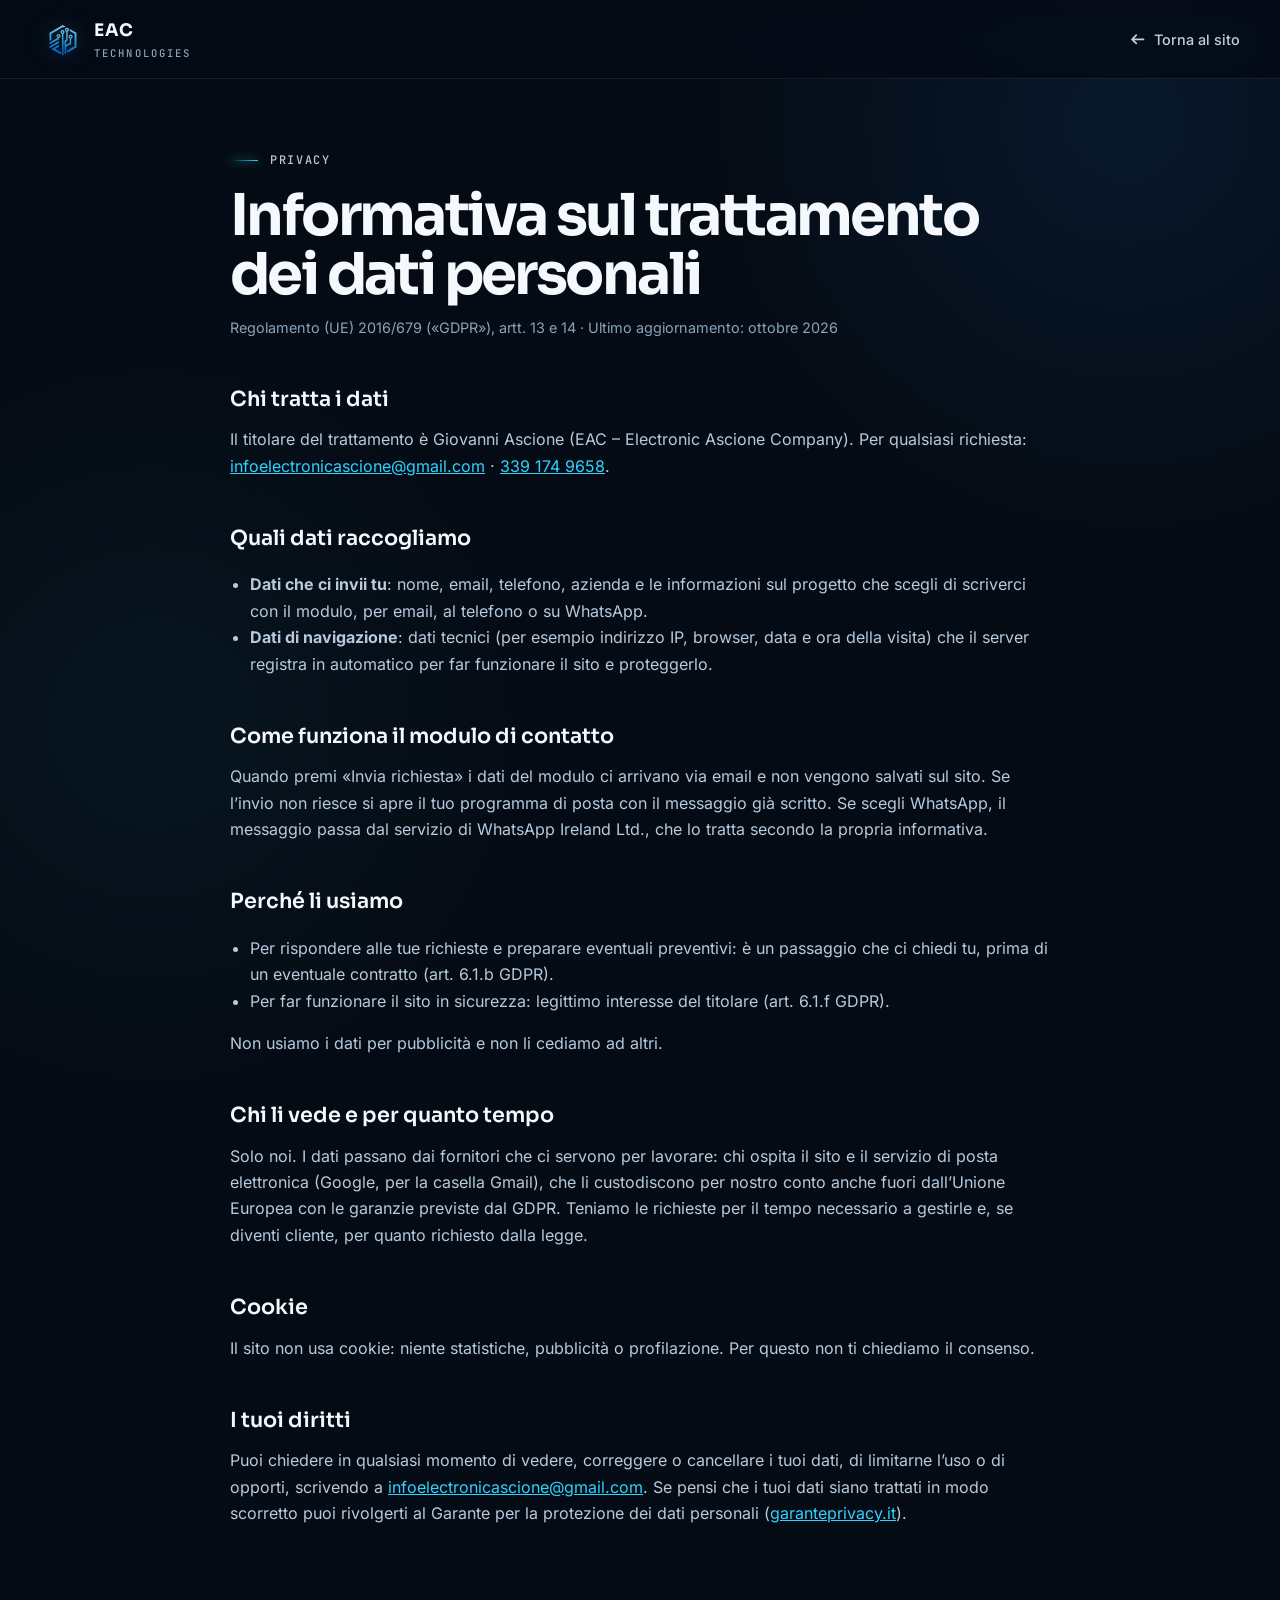
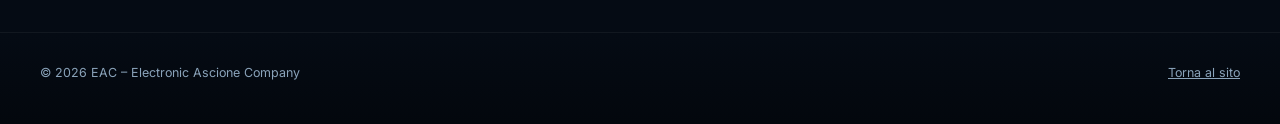
==== commit a0f0b6dd: "Name Giovanni Ascione as data controller in privacy page Co-Authored-By: Claude Opus 5.5 <noreply@an" ====
--- a/privacy.html
+++ b/privacy.html
@@ -35,8 +35,8 @@
       <p class="updated">Regolamento (UE) 2016/679 («GDPR»), artt. 13 e 14 · Ultimo aggiornamento: ottobre 2026</p>
 
       <h2>Chi tratta i dati</h2>
-      <!-- DA COMPLETARE: nome di chi risponde dei dati (titolare) e indirizzo; P.IVA quando ci sarà -->
-      <p>Il titolare del trattamento è EAC – Electronic Ascione Company. Per qualsiasi richiesta: <a href="mailto:infoelectronicascione@gmail.com">infoelectronicascione@gmail.com</a> · <a href="tel:+393391749658">339 174 9658</a>.</p>
+      <!-- DA COMPLETARE: indirizzo; P.IVA quando ci sarà -->
+      <p>Il titolare del trattamento è Giovanni Ascione (EAC – Electronic Ascione Company). Per qualsiasi richiesta: <a href="mailto:infoelectronicascione@gmail.com">infoelectronicascione@gmail.com</a> · <a href="tel:+393391749658">339 174 9658</a>.</p>
 
       <h2>Quali dati raccogliamo</h2>
       <ul>
